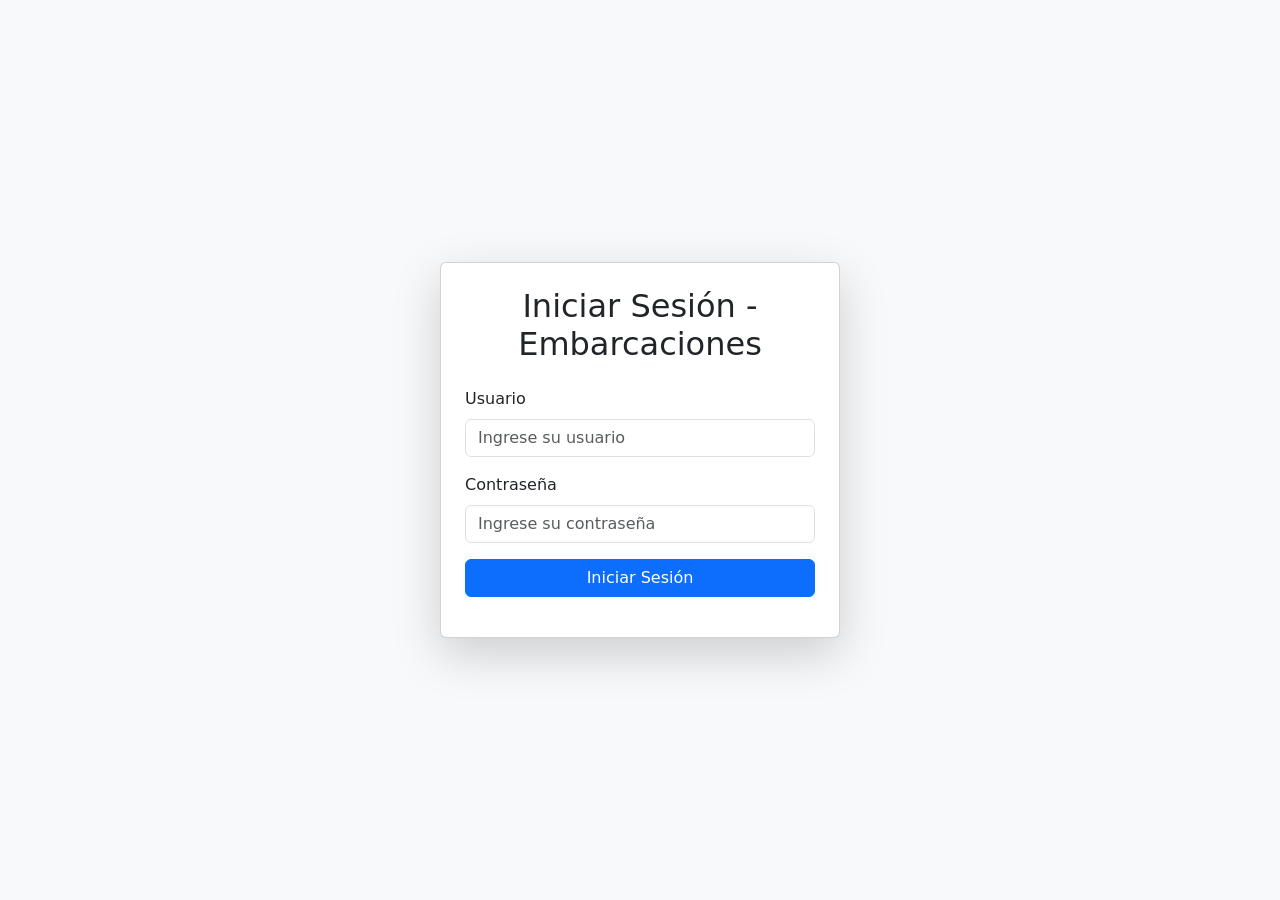
==== embarcaciones/src/main/resources/templates/login.html @ f88e7dfe "inicial" ====
<!DOCTYPE html>
<html xmlns:th="http://www.thymeleaf.org">
<head>
    <meta charset="UTF-8">
    <meta name="viewport" content="width=device-width, initial-scale=1.0">
    <title>Login - Embarcaciones</title>
    <link
            href="https://cdn.jsdelivr.net/npm/bootstrap@5.3.8/dist/css/bootstrap.min.css"
            rel="stylesheet">
</head>
<body class="d-flex justify-content-center align-items-center vh-100 bg-light">
<div class="card p-4 shadow-lg" style="width: 400px;">
    <h2 class="text-center mb-4">Iniciar Sesión - Embarcaciones</h2>

    <form th:action="@{/api/login}" method="post">
        <div class="mb-3">
            <label for="usuario" class="form-label">Usuario</label>
            <input type="text" id="usuario" name="usuario" class="form-control" placeholder="Ingrese su usuario" required>
        </div>
        <div class="mb-3">
            <label for="password" class="form-label">Contraseña</label>
            <input type="password" id="password" name="passwordHash" class="form-control" placeholder="Ingrese su contraseña" required>
        </div>
        <button type="submit" class="btn btn-primary w-100">Iniciar Sesión</button>
        <p class="text-danger mt-3 text-center" th:if="${error}" th:text="${error}"></p>
    </form>
</div>
<script
        src="https://cdn.jsdelivr.net/npm/bootstrap@5.3.8/dist/js/bootstrap.bundle.min.js">
</script>
</body>
</html>
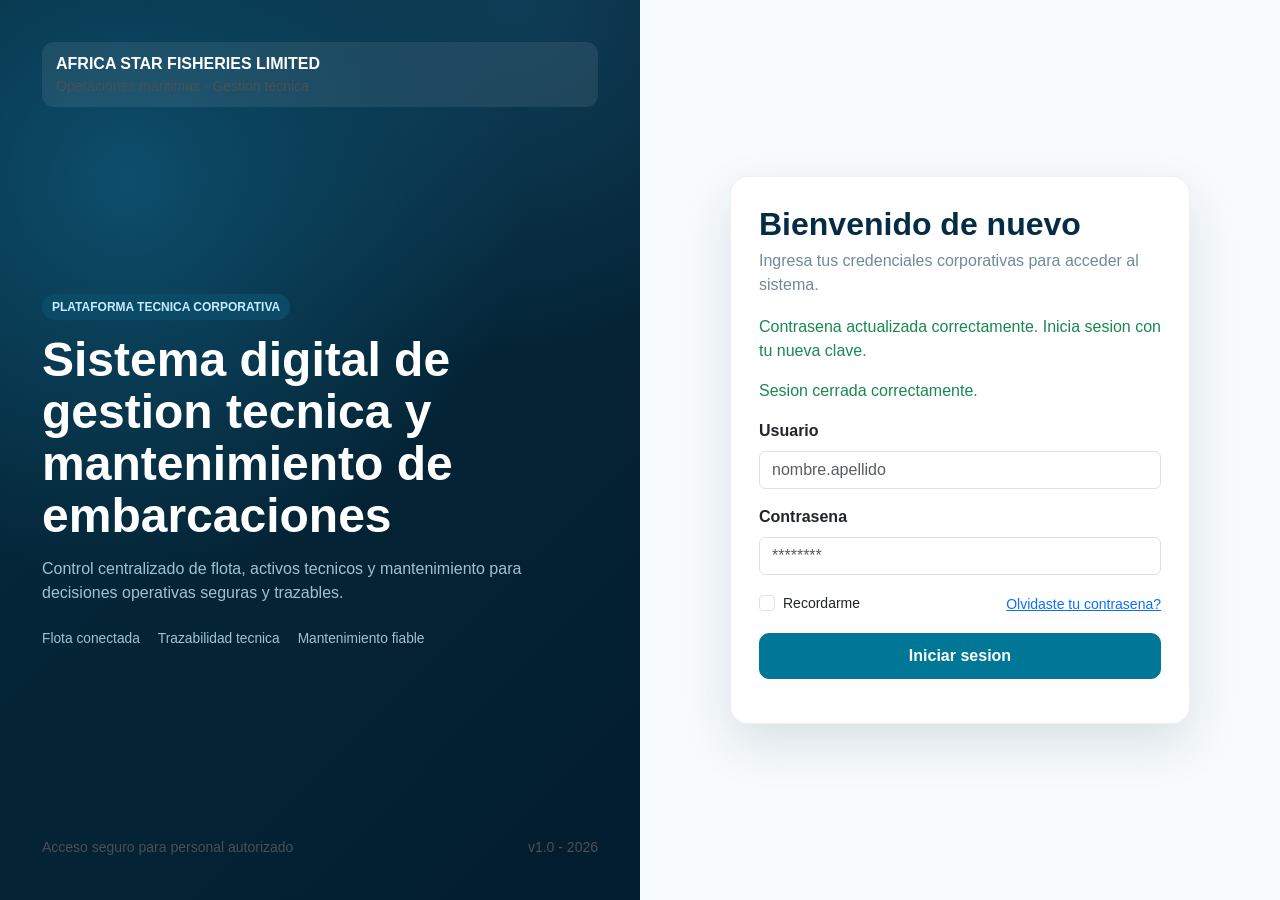
==== commit 9ecdac14: "roles y permisos" ====
--- a/embarcaciones/src/main/resources/templates/login.html
+++ b/embarcaciones/src/main/resources/templates/login.html
@@ -7,23 +7,190 @@
     <link
             href="https://cdn.jsdelivr.net/npm/bootstrap@5.3.8/dist/css/bootstrap.min.css"
             rel="stylesheet">
+    <style>
+        :root {
+            --bg-dark-start: #062b3f;
+            --bg-dark-end: #021d2d;
+            --text-soft: #9fc2d2;
+            --brand-chip: #0b4b67;
+            --card-radius: 18px;
+        }
+
+        body {
+            min-height: 100vh;
+            background: #f7fbfd;
+            font-family: "Segoe UI", Tahoma, sans-serif;
+        }
+
+        .login-shell {
+            min-height: 100vh;
+        }
+
+        .login-left {
+            background: radial-gradient(circle at 20% 20%, #0d4e6b 0, transparent 45%),
+            radial-gradient(circle at 80% 0%, #0f3d57 0, transparent 35%),
+            linear-gradient(135deg, var(--bg-dark-start), var(--bg-dark-end));
+            color: #fff;
+            padding: 42px;
+            display: flex;
+            flex-direction: column;
+            justify-content: space-between;
+        }
+
+        .brand-head {
+            display: inline-block;
+            background: rgba(255, 255, 255, 0.08);
+            border-radius: 12px;
+            padding: 10px 14px;
+        }
+
+        .brand-chip {
+            display: inline-block;
+            background: var(--brand-chip);
+            color: #c5ecff;
+            border-radius: 999px;
+            font-size: 0.75rem;
+            font-weight: 600;
+            padding: 4px 10px;
+            margin-bottom: 14px;
+        }
+
+        .left-title {
+            font-size: clamp(2rem, 4.5vw, 3rem);
+            line-height: 1.08;
+            font-weight: 700;
+            max-width: 560px;
+            margin-bottom: 16px;
+        }
+
+        .left-subtitle {
+            color: var(--text-soft);
+            font-size: 1rem;
+            max-width: 560px;
+        }
+
+        .left-features {
+            display: flex;
+            gap: 18px;
+            margin-top: 24px;
+            color: #9ec4d4;
+            font-size: 0.86rem;
+            flex-wrap: wrap;
+        }
+
+        .login-right {
+            display: flex;
+            align-items: center;
+            justify-content: center;
+            padding: 24px;
+        }
+
+        .login-card {
+            width: 100%;
+            max-width: 460px;
+            background: #fff;
+            border-radius: var(--card-radius);
+            box-shadow: 0 20px 50px rgba(2, 39, 61, 0.12);
+            border: 1px solid #eaf2f6;
+            padding: 28px;
+        }
+
+        .login-card h2 {
+            margin-bottom: 6px;
+            color: #042d45;
+            font-size: 2rem;
+            font-weight: 700;
+        }
+
+        .card-subtext {
+            color: #6f8a98;
+            margin-bottom: 18px;
+        }
+
+        .btn-login {
+            background: #007796;
+            border-color: #007796;
+            color: #fff;
+            border-radius: 10px;
+            font-weight: 600;
+            padding: 10px 16px;
+        }
+
+        .btn-login:hover {
+            background: #006680;
+            border-color: #006680;
+        }
+
+        @media (max-width: 991.98px) {
+            .login-left {
+                min-height: 280px;
+            }
+        }
+    </style>
 </head>
-<body class="d-flex justify-content-center align-items-center vh-100 bg-light">
-<div class="card p-4 shadow-lg" style="width: 400px;">
-    <h2 class="text-center mb-4">Iniciar Sesión - Embarcaciones</h2>
+<body>
+<div class="container-fluid login-shell">
+    <div class="row min-vh-100">
+        <div class="col-lg-6 login-left">
+            <div class="brand-head">
+                <strong>AFRICA STAR FISHERIES LIMITED</strong>
+                <div class="small text-light-emphasis">Operaciones maritimas - Gestion tecnica</div>
+            </div>
 
-    <form th:action="@{/api/login}" method="post">
-        <div class="mb-3">
-            <label for="usuario" class="form-label">Usuario</label>
-            <input type="text" id="usuario" name="usuario" class="form-control" placeholder="Ingrese su usuario" required>
+            <div>
+                <span class="brand-chip">PLATAFORMA TECNICA CORPORATIVA</span>
+                <h1 class="left-title">Sistema digital de gestion tecnica y mantenimiento de embarcaciones</h1>
+                <p class="left-subtitle">Control centralizado de flota, activos tecnicos y mantenimiento para decisiones operativas seguras y trazables.</p>
+                <div class="left-features">
+                    <span>Flota conectada</span>
+                    <span>Trazabilidad tecnica</span>
+                    <span>Mantenimiento fiable</span>
+                </div>
+            </div>
+
+            <div class="small text-light-emphasis d-flex justify-content-between">
+                <span>Acceso seguro para personal autorizado</span>
+                <span>v1.0 - 2026</span>
+            </div>
         </div>
-        <div class="mb-3">
-            <label for="password" class="form-label">Contraseña</label>
-            <input type="password" id="password" name="passwordHash" class="form-control" placeholder="Ingrese su contraseña" required>
+
+        <div class="col-lg-6 login-right">
+            <div class="login-card">
+                <h2>Bienvenido de nuevo</h2>
+                <p class="card-subtext">Ingresa tus credenciales corporativas para acceder al sistema.</p>
+
+                <p class="text-success" th:if="${param.resetSuccess}">
+                    Contrasena actualizada correctamente. Inicia sesion con tu nueva clave.
+                </p>
+
+                <p class="text-success" th:if="${param.logoutSuccess}">
+                    Sesion cerrada correctamente.
+                </p>
+
+                <form th:action="@{/api/login}" method="post">
+                    <div class="mb-3">
+                        <label for="usuario" class="form-label fw-semibold">Usuario</label>
+                        <input type="text" id="usuario" name="usuario" class="form-control" placeholder="nombre.apellido" required>
+                    </div>
+                    <div class="mb-3">
+                        <label for="password" class="form-label fw-semibold">Contrasena</label>
+                        <input type="password" id="password" name="password" class="form-control" placeholder="********" required>
+                    </div>
+
+                    <div class="d-flex justify-content-between align-items-center mb-3">
+                        <div class="form-check">
+                            <input class="form-check-input" type="checkbox" id="recordarme">
+                            <label class="form-check-label small" for="recordarme">Recordarme</label>
+                        </div>
+                        <a class="small" th:href="@{/password/forgot}">Olvidaste tu contrasena?</a>
+                    </div>
+
+                    <button type="submit" class="btn btn-login w-100">Iniciar sesion</button>
+                    <p class="text-danger mt-3 mb-0" th:if="${error}" th:text="${error}"></p>
+                </form>
+            </div>
         </div>
-        <button type="submit" class="btn btn-primary w-100">Iniciar Sesión</button>
-        <p class="text-danger mt-3 text-center" th:if="${error}" th:text="${error}"></p>
-    </form>
+    </div>
 </div>
 <script
         src="https://cdn.jsdelivr.net/npm/bootstrap@5.3.8/dist/js/bootstrap.bundle.min.js">
